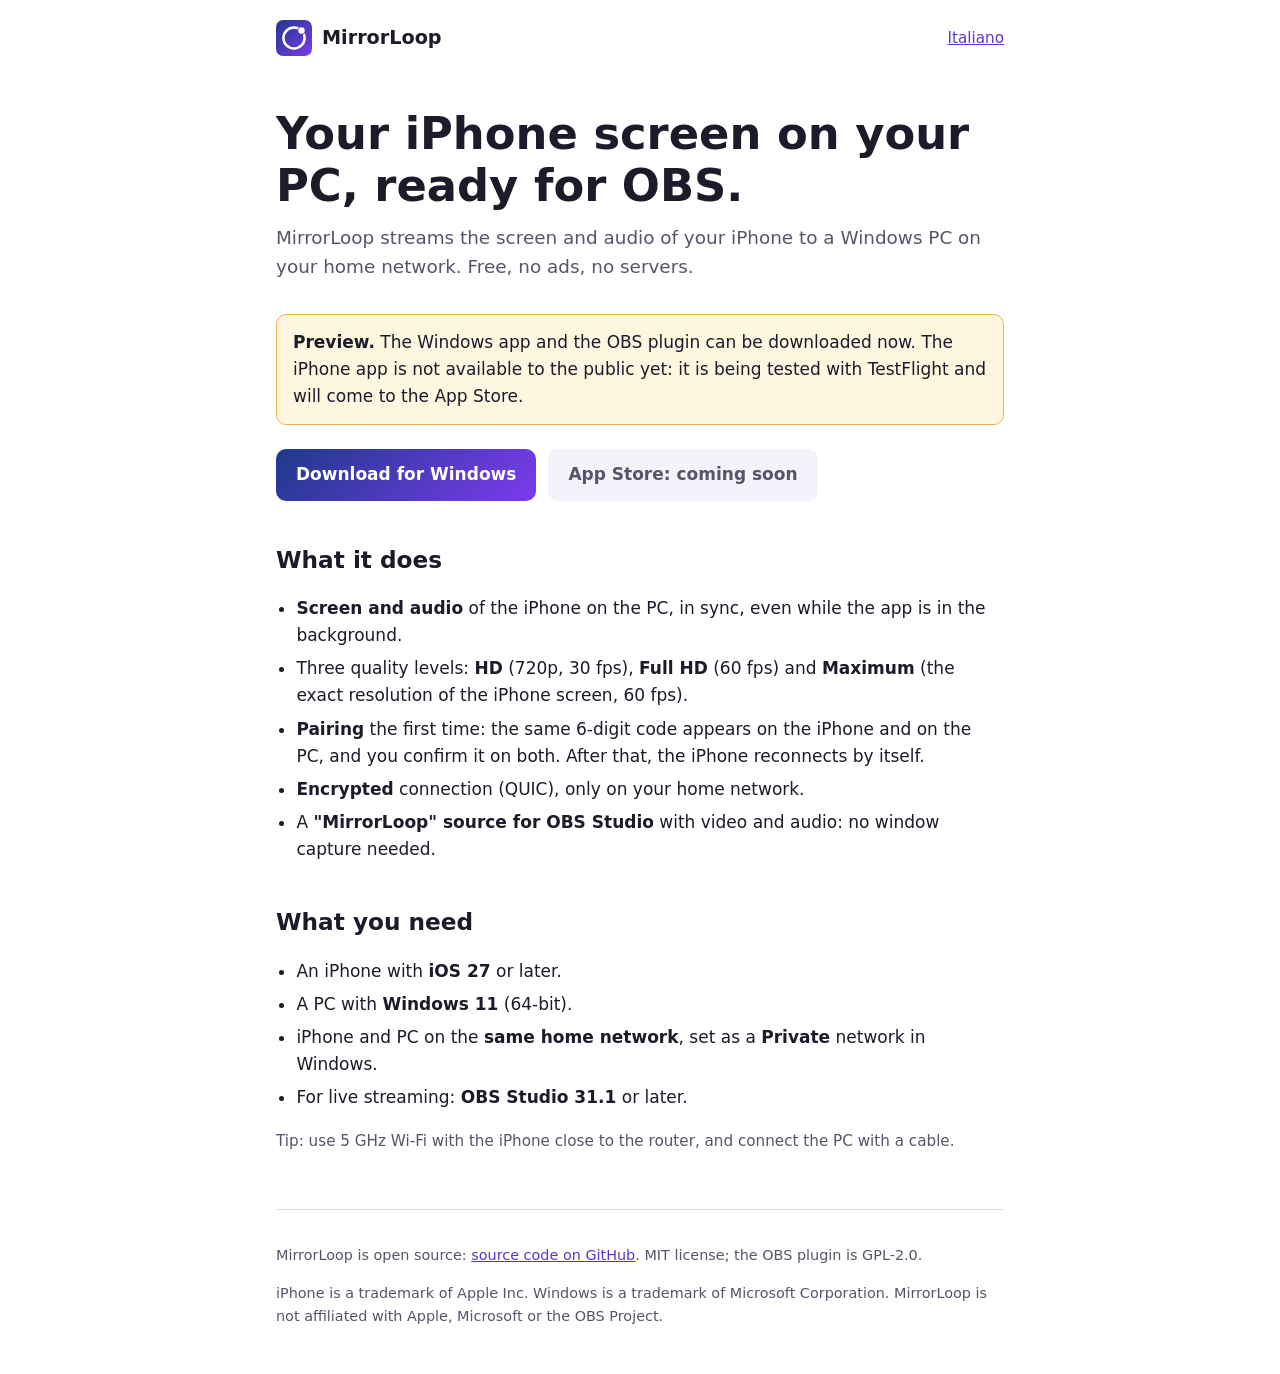
==== sito/index.html @ 42ad1b85 "Sito: prima pagina in inglese e italiano, pubblicata su GitHub Pages" ====
<!doctype html>
<html lang="en">
<head>
  <meta charset="utf-8">
  <meta name="viewport" content="width=device-width, initial-scale=1">
  <title>MirrorLoop</title>
  <meta name="description" content="Free, ad-free app that streams your iPhone screen and audio to a Windows PC on your home network, with a source for OBS Studio.">
  <link rel="icon" href="icona.svg" type="image/svg+xml">
  <link rel="alternate" hreflang="en" href="https://andreitelea.github.io/mirrorloop/">
  <link rel="alternate" hreflang="it" href="https://andreitelea.github.io/mirrorloop/it/">
  <link rel="stylesheet" href="stile.css">
</head>
<body>
  <div class="pagina">
    <header class="testata">
      <a class="marchio" href="./"><img src="icona.svg" alt="">MirrorLoop</a>
      <nav class="lingue"><a href="it/" hreflang="it" lang="it">Italiano</a></nav>
    </header>

    <main>
      <section class="apertura">
        <h1>Your iPhone screen on your PC, ready for OBS.</h1>
        <p class="sottotitolo">MirrorLoop streams the screen and audio of your iPhone to a Windows PC on your home network. Free, no ads, no servers.</p>
      </section>

      <p class="avviso"><strong>Preview.</strong> The Windows app and the OBS plugin can be downloaded now. The iPhone app is not available to the public yet: it is being tested with TestFlight and will come to the App Store.</p>

      <div class="pulsanti">
        <a class="pulsante" href="https://github.com/andreitelea/mirrorloop/releases">Download for Windows</a>
        <span class="pulsante spento">App Store: coming soon</span>
      </div>

      <h2>What it does</h2>
      <ul>
        <li><strong>Screen and audio</strong> of the iPhone on the PC, in sync, even while the app is in the background.</li>
        <li>Three quality levels: <strong>HD</strong> (720p, 30 fps), <strong>Full HD</strong> (60 fps) and <strong>Maximum</strong> (the exact resolution of the iPhone screen, 60 fps).</li>
        <li><strong>Pairing</strong> the first time: the same 6-digit code appears on the iPhone and on the PC, and you confirm it on both. After that, the iPhone reconnects by itself.</li>
        <li><strong>Encrypted</strong> connection (QUIC), only on your home network.</li>
        <li>A <strong>"MirrorLoop" source for OBS Studio</strong> with video and audio: no window capture needed.</li>
      </ul>

      <h2>What you need</h2>
      <ul>
        <li>An iPhone with <strong>iOS 27</strong> or later.</li>
        <li>A PC with <strong>Windows 11</strong> (64-bit).</li>
        <li>iPhone and PC on the <strong>same home network</strong>, set as a <strong>Private</strong> network in Windows.</li>
        <li>For live streaming: <strong>OBS Studio 31.1</strong> or later.</li>
      </ul>
      <p class="nota">Tip: use 5 GHz Wi-Fi with the iPhone close to the router, and connect the PC with a cable.</p>
    </main>

    <footer class="piede">
      <p>MirrorLoop is open source: <a href="https://github.com/andreitelea/mirrorloop">source code on GitHub</a>. MIT license; the OBS plugin is GPL-2.0.</p>
      <p>iPhone is a trademark of Apple Inc. Windows is a trademark of Microsoft Corporation. MirrorLoop is not affiliated with Apple, Microsoft or the OBS Project.</p>
    </footer>
  </div>
</body>
</html>
---- sito/stile.css ----
/* Colori presi dall'icona (blu #1E3A8A → viola #7C3AED); tema chiaro e scuro secondo il sistema. */
:root {
  --fondo: #ffffff;
  --fondo-riquadro: #f4f3fb;
  --testo: #1b1b2a;
  --testo-tenue: #55556a;
  --bordo: #dddbe8;
  --accento: #5b34d6;
  --accento-testo: #ffffff;
  --avviso: #fff6e0;
  --avviso-bordo: #e8b64c;
  --sfumatura: linear-gradient(135deg, #1e3a8a, #7c3aed);
  color-scheme: light dark;
}

@media (prefers-color-scheme: dark) {
  :root {
    --fondo: #12121c;
    --fondo-riquadro: #1d1c2b;
    --testo: #ececf4;
    --testo-tenue: #a6a5bb;
    --bordo: #33324a;
    --accento: #a58bff;
    --accento-testo: #12121c;
    --avviso: #2d2615;
    --avviso-bordo: #8a6a22;
  }
}

* { box-sizing: border-box; }

body {
  margin: 0;
  background: var(--fondo);
  color: var(--testo);
  font: 17px/1.6 system-ui, -apple-system, "Segoe UI", Roboto, sans-serif;
}

.pagina {
  max-width: 760px;
  margin: 0 auto;
  padding: 0 16px;
}

a { color: var(--accento); }

header.testata {
  display: flex;
  align-items: center;
  justify-content: space-between;
  gap: 12px;
  padding: 20px 0;
}

.marchio {
  display: flex;
  align-items: center;
  gap: 10px;
  color: var(--testo);
  font-weight: 700;
  font-size: 1.2rem;
  text-decoration: none;
}

.marchio img { width: 36px; height: 36px; }

nav.lingue a { font-size: 0.95rem; }

.apertura { padding: 32px 0 8px; }

.apertura h1 {
  margin: 0 0 12px;
  font-size: clamp(1.9rem, 6vw, 2.8rem);
  line-height: 1.15;
}

.apertura p.sottotitolo {
  margin: 0;
  color: var(--testo-tenue);
  font-size: 1.15rem;
}

.avviso {
  margin: 24px 0;
  padding: 14px 16px;
  border: 1px solid var(--avviso-bordo);
  border-radius: 10px;
  background: var(--avviso);
}

.pulsanti {
  display: flex;
  flex-wrap: wrap;
  gap: 12px;
  margin: 20px 0;
}

.pulsante {
  display: inline-block;
  padding: 12px 20px;
  border-radius: 10px;
  background: var(--sfumatura);
  color: #fff;
  font-weight: 600;
  text-decoration: none;
}

.pulsante.secondario {
  background: none;
  border: 1px solid var(--bordo);
  color: var(--testo);
}

.pulsante.spento {
  background: var(--fondo-riquadro);
  color: var(--testo-tenue);
  cursor: default;
}

h2 { margin: 40px 0 12px; font-size: 1.45rem; }

ul { padding-left: 1.2em; }
li { margin: 6px 0; }

.nota { color: var(--testo-tenue); font-size: 0.95rem; }

footer.piede {
  margin: 56px 0 0;
  padding: 20px 0 32px;
  border-top: 1px solid var(--bordo);
  color: var(--testo-tenue);
  font-size: 0.9rem;
}
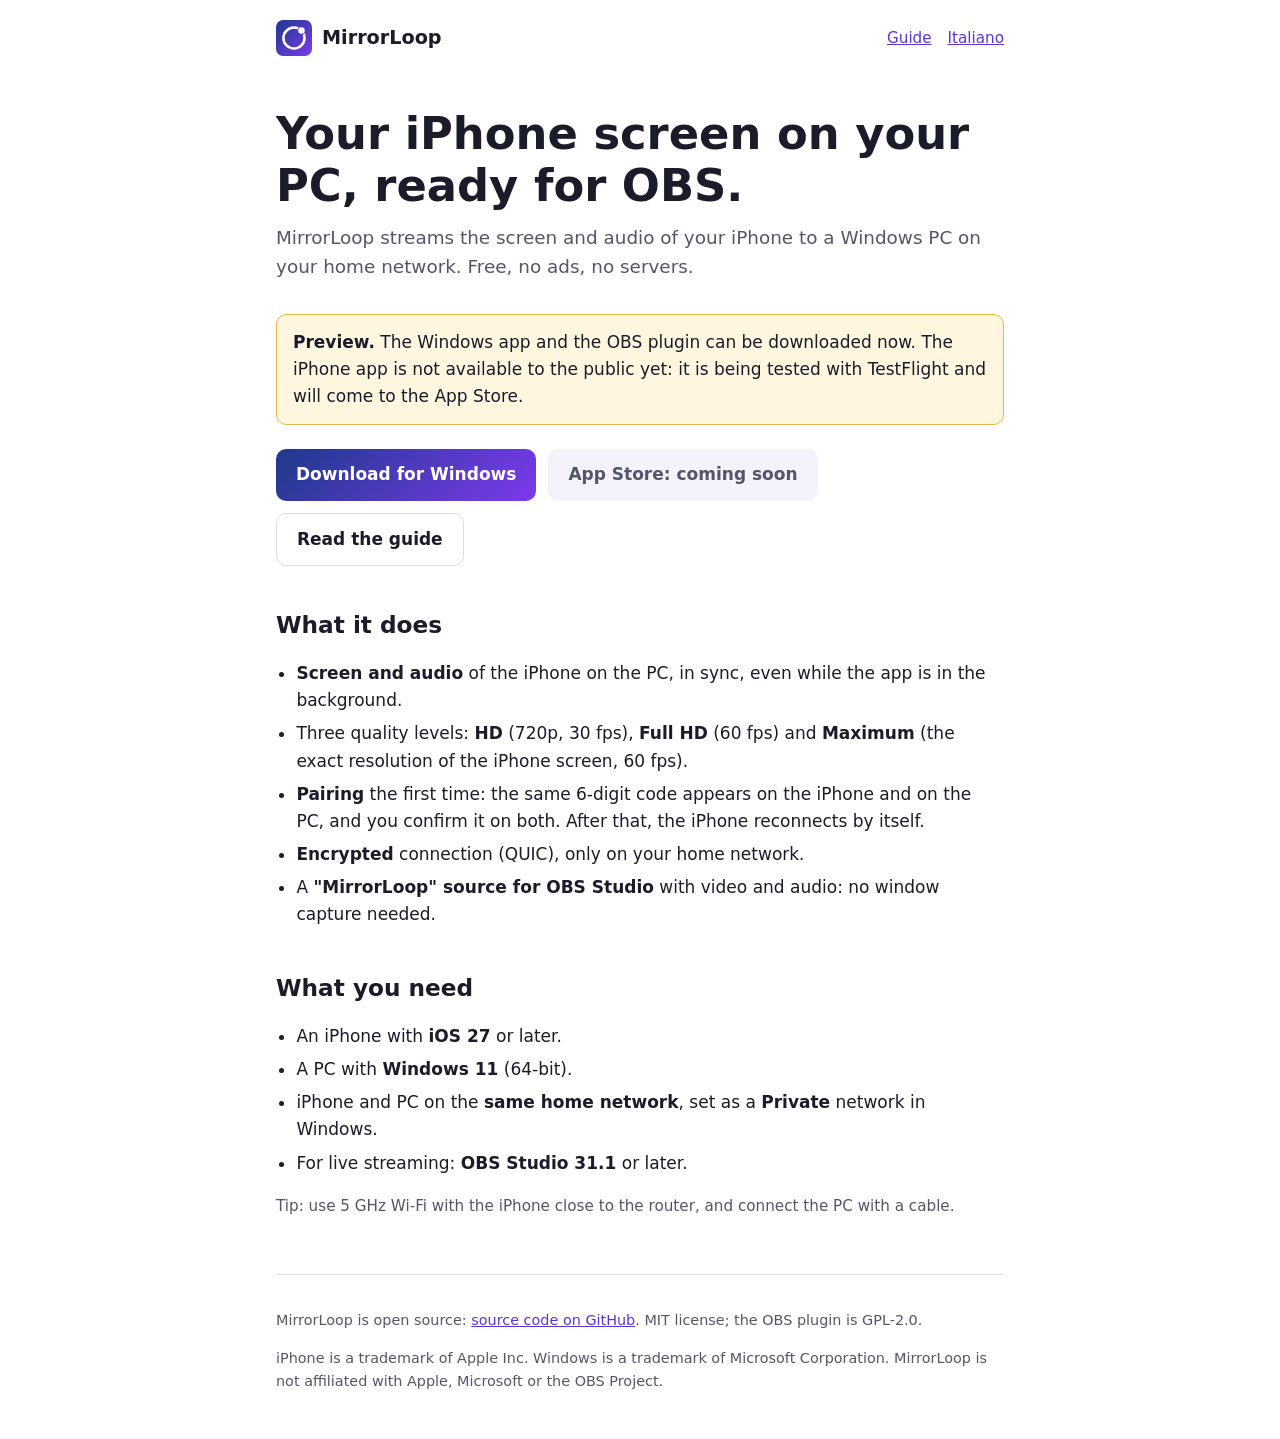
==== commit df6eb28d: "Sito: guida passo passo in inglese e italiano" ====
--- a/sito/index.html
+++ b/sito/index.html
@@ -14,7 +14,10 @@
   <div class="pagina">
     <header class="testata">
       <a class="marchio" href="./"><img src="icona.svg" alt="">MirrorLoop</a>
-      <nav class="lingue"><a href="it/" hreflang="it" lang="it">Italiano</a></nav>
+      <nav class="menu">
+        <a href="guide.html">Guide</a>
+        <a href="it/" hreflang="it" lang="it">Italiano</a>
+      </nav>
     </header>
 
     <main>
@@ -28,6 +31,7 @@
       <div class="pulsanti">
         <a class="pulsante" href="https://github.com/andreitelea/mirrorloop/releases">Download for Windows</a>
         <span class="pulsante spento">App Store: coming soon</span>
+        <a class="pulsante secondario" href="guide.html">Read the guide</a>
       </div>
 
       <h2>What it does</h2>
--- a/sito/stile.css
+++ b/sito/stile.css
@@ -64,21 +64,74 @@
 
 .marchio img { width: 36px; height: 36px; }
 
-nav.lingue a { font-size: 0.95rem; }
+nav.menu { display: flex; gap: 16px; font-size: 0.95rem; }
+nav.menu a[aria-current="page"] { color: var(--testo); font-weight: 600; text-decoration: none; }
 
 .apertura { padding: 32px 0 8px; }
 
-.apertura h1 {
-  margin: 0 0 12px;
+h1 {
+  margin: 32px 0 12px;
   font-size: clamp(1.9rem, 6vw, 2.8rem);
   line-height: 1.15;
 }
 
-.apertura p.sottotitolo {
+.apertura h1 { margin-top: 0; }
+
+.sottotitolo {
   margin: 0;
   color: var(--testo-tenue);
   font-size: 1.15rem;
 }
+
+/* Indice della guida. */
+nav.indice {
+  margin: 24px 0;
+  padding: 12px 20px;
+  border-radius: 10px;
+  background: var(--fondo-riquadro);
+}
+
+nav.indice ol { margin: 0; padding-left: 1.4em; }
+nav.indice li { margin: 4px 0; }
+
+/* Le ancore non finiscono attaccate al bordo della finestra. */
+h2[id] { scroll-margin-top: 16px; }
+
+/* Tabelle strette: sul telefono scorrono dentro il loro riquadro, non la pagina. */
+table {
+  display: block;
+  max-width: 100%;
+  overflow-x: auto;
+  border-collapse: collapse;
+  margin: 12px 0;
+  font-size: 0.95rem;
+}
+
+th, td {
+  padding: 8px 12px;
+  border-bottom: 1px solid var(--bordo);
+  text-align: left;
+  vertical-align: top;
+}
+
+th { color: var(--testo-tenue); font-weight: 600; }
+
+td:first-child { white-space: nowrap; }
+
+kbd, code {
+  font-family: ui-monospace, "Cascadia Mono", Consolas, monospace;
+  font-size: 0.88em;
+}
+
+kbd {
+  padding: 1px 6px;
+  border: 1px solid var(--bordo);
+  border-bottom-width: 2px;
+  border-radius: 5px;
+  background: var(--fondo-riquadro);
+}
+
+code { overflow-wrap: anywhere; }
 
 .avviso {
   margin: 24px 0;
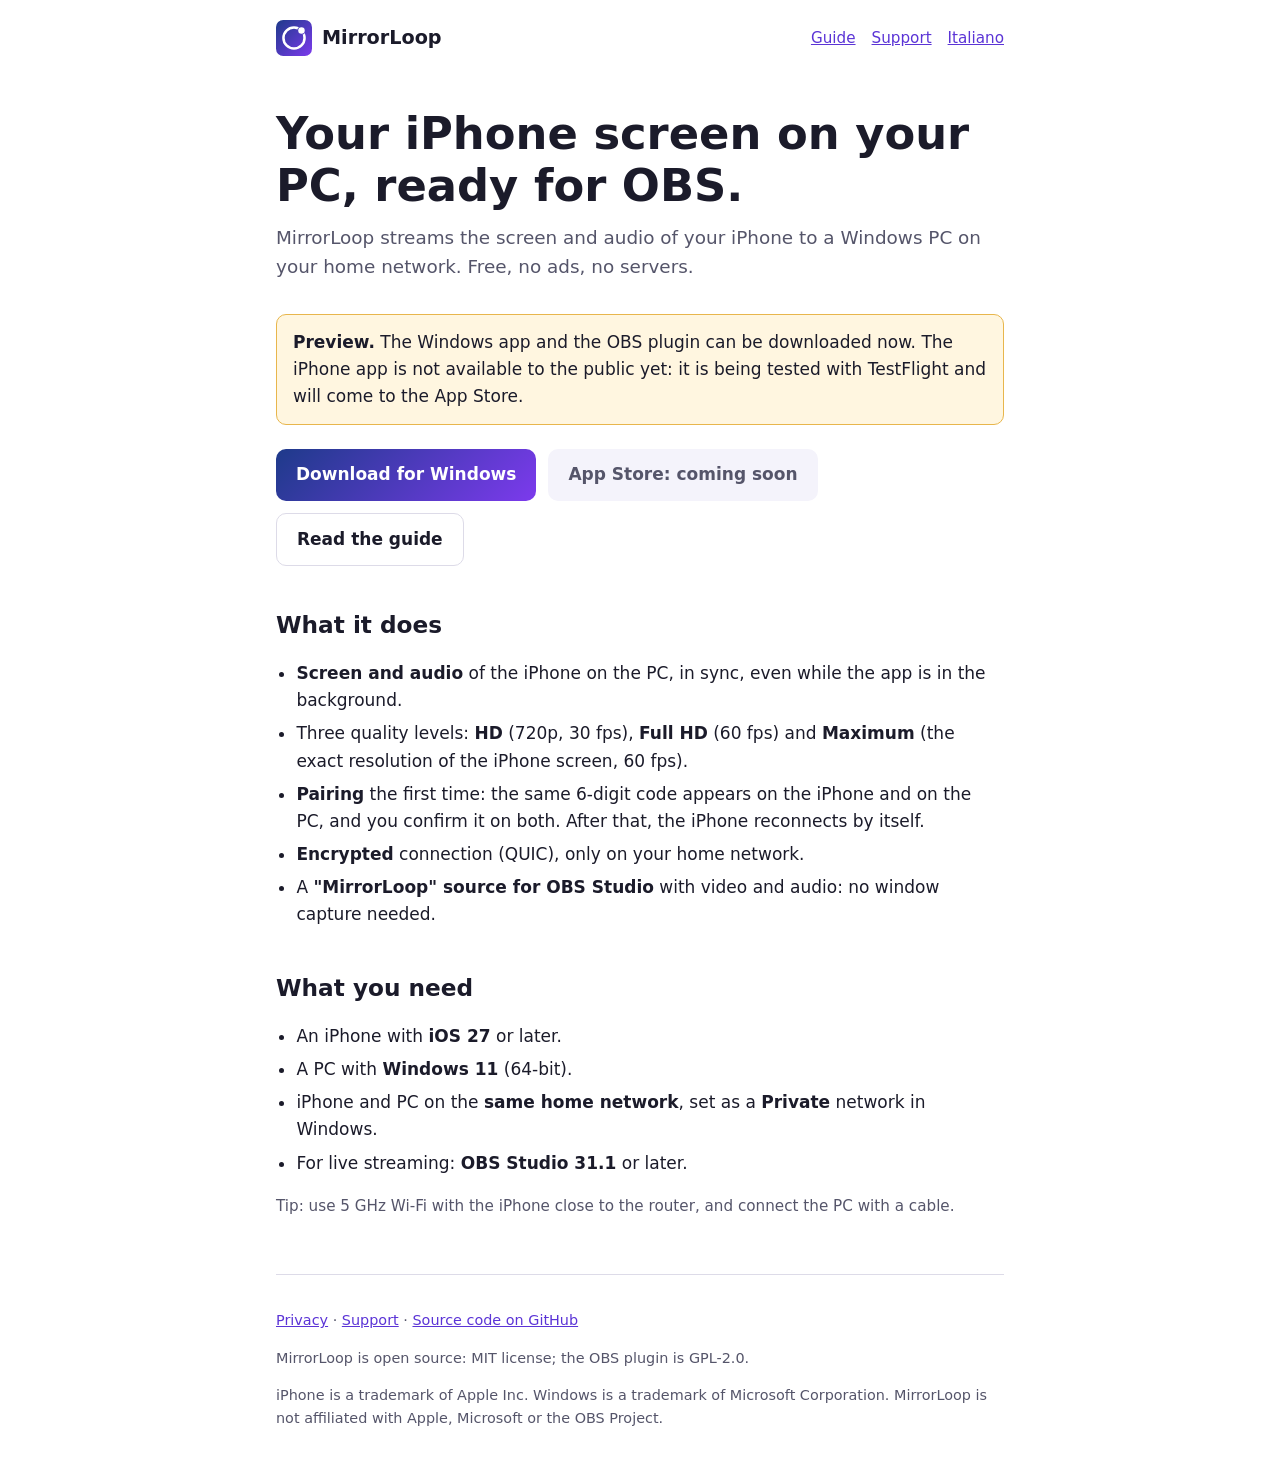
==== commit 6f43f0a1: "Sito: informativa sulla privacy, supporto e nome giusto del monitoraggio di OBS 32" ====
--- a/sito/index.html
+++ b/sito/index.html
@@ -16,6 +16,7 @@
       <a class="marchio" href="./"><img src="icona.svg" alt="">MirrorLoop</a>
       <nav class="menu">
         <a href="guide.html">Guide</a>
+        <a href="support.html">Support</a>
         <a href="it/" hreflang="it" lang="it">Italiano</a>
       </nav>
     </header>
@@ -54,7 +55,8 @@
     </main>
 
     <footer class="piede">
-      <p>MirrorLoop is open source: <a href="https://github.com/andreitelea/mirrorloop">source code on GitHub</a>. MIT license; the OBS plugin is GPL-2.0.</p>
+      <p><a href="privacy.html">Privacy</a> · <a href="support.html">Support</a> · <a href="https://github.com/andreitelea/mirrorloop">Source code on GitHub</a></p>
+      <p>MirrorLoop is open source: MIT license; the OBS plugin is GPL-2.0.</p>
       <p>iPhone is a trademark of Apple Inc. Windows is a trademark of Microsoft Corporation. MirrorLoop is not affiliated with Apple, Microsoft or the OBS Project.</p>
     </footer>
   </div>
--- a/sito/stile.css
+++ b/sito/stile.css
@@ -184,3 +184,6 @@
   color: var(--testo-tenue);
   font-size: 0.9rem;
 }
+
+h3 { margin: 28px 0 8px; font-size: 1.1rem; }
+h3[id] { scroll-margin-top: 16px; }
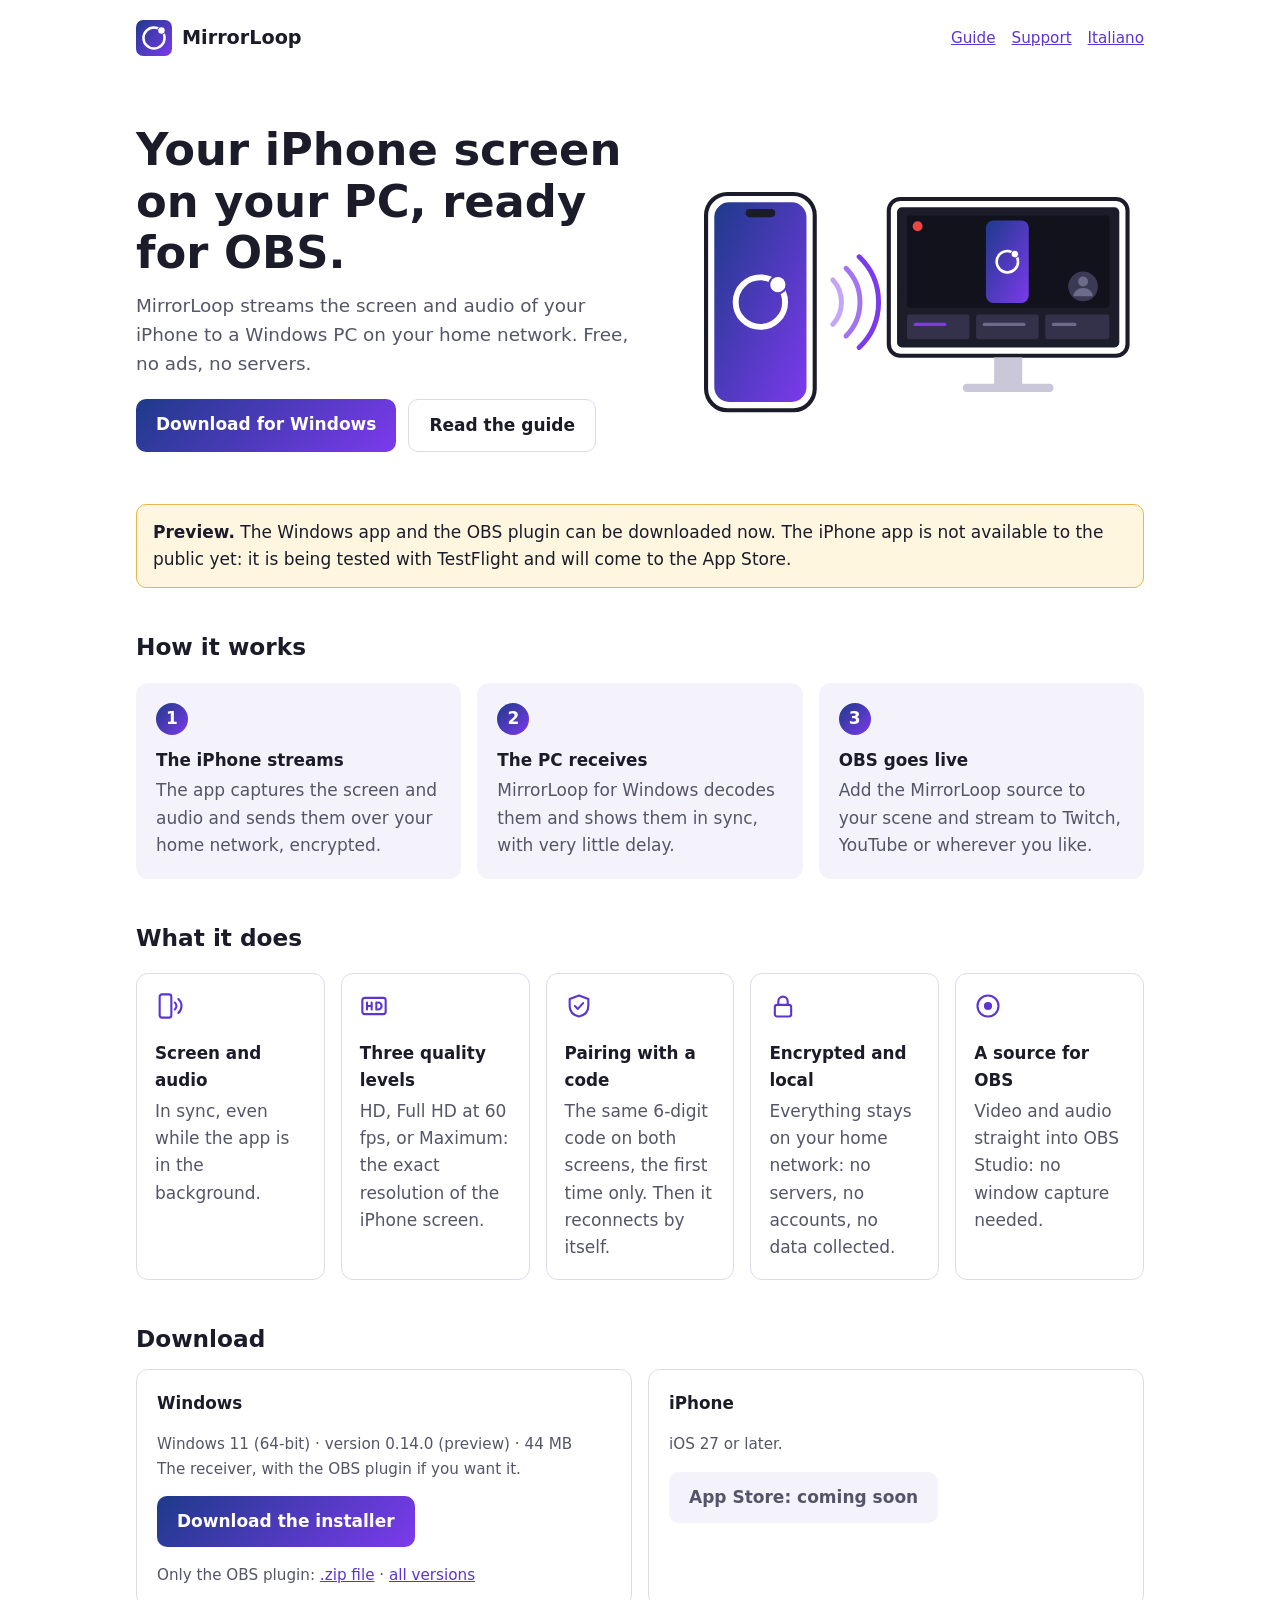
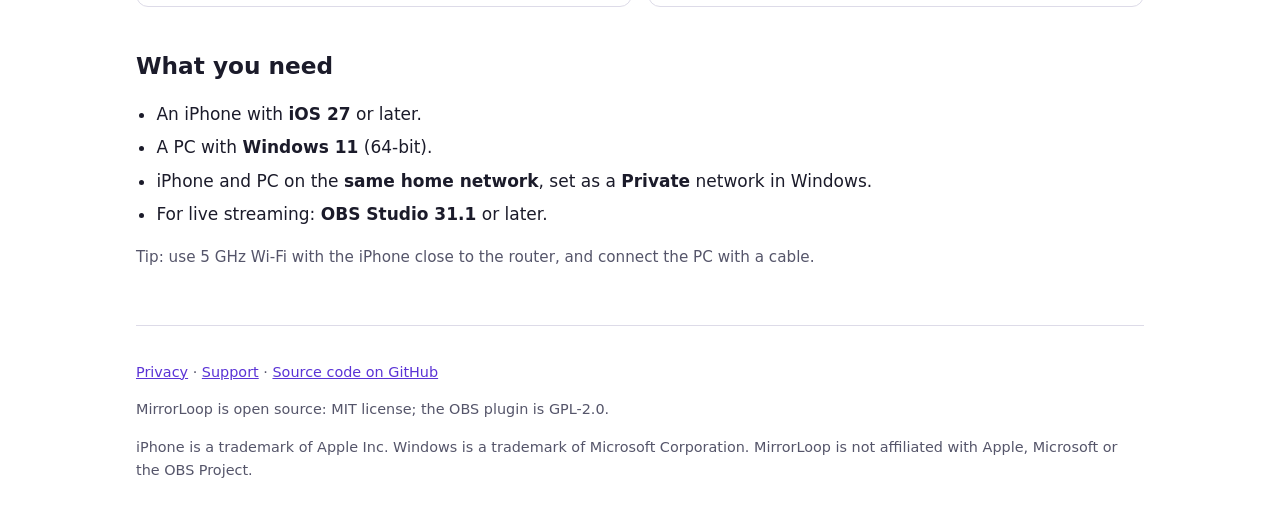
==== commit 5819016a: "Sito: nuovo aspetto, anteprima dei link, icona per la Home e pagina non trovata" ====
--- a/sito/index.html
+++ b/sito/index.html
@@ -5,13 +5,26 @@
   <meta name="viewport" content="width=device-width, initial-scale=1">
   <title>MirrorLoop</title>
   <meta name="description" content="Free, ad-free app that streams your iPhone screen and audio to a Windows PC on your home network, with a source for OBS Studio.">
+  <link rel="canonical" href="https://andreitelea.github.io/mirrorloop/">
+  <link rel="apple-touch-icon" href="apple-touch-icon.png">
+  <meta property="og:type" content="website">
+  <meta property="og:site_name" content="MirrorLoop">
+  <meta property="og:title" content="MirrorLoop">
+  <meta property="og:description" content="Free, ad-free app that streams your iPhone screen and audio to a Windows PC on your home network, with a source for OBS Studio.">
+  <meta property="og:url" content="https://andreitelea.github.io/mirrorloop/">
+  <meta property="og:image" content="https://andreitelea.github.io/mirrorloop/anteprima-en.png">
+  <meta property="og:image:width" content="1200">
+  <meta property="og:image:height" content="630">
+  <meta property="og:image:alt" content="MirrorLoop: your iPhone screen on your PC, ready for OBS">
+  <meta property="og:locale" content="en_US">
+  <meta name="twitter:card" content="summary_large_image">
   <link rel="icon" href="icona.svg" type="image/svg+xml">
   <link rel="alternate" hreflang="en" href="https://andreitelea.github.io/mirrorloop/">
   <link rel="alternate" hreflang="it" href="https://andreitelea.github.io/mirrorloop/it/">
   <link rel="stylesheet" href="stile.css">
 </head>
 <body>
-  <div class="pagina">
+  <div class="pagina larga">
     <header class="testata">
       <a class="marchio" href="./"><img src="icona.svg" alt="">MirrorLoop</a>
       <nav class="menu">
@@ -23,26 +36,82 @@
 
     <main>
       <section class="apertura">
-        <h1>Your iPhone screen on your PC, ready for OBS.</h1>
-        <p class="sottotitolo">MirrorLoop streams the screen and audio of your iPhone to a Windows PC on your home network. Free, no ads, no servers.</p>
+        <div>
+          <h1>Your iPhone screen on your PC, ready for OBS.</h1>
+          <p class="sottotitolo">MirrorLoop streams the screen and audio of your iPhone to a Windows PC on your home network. Free, no ads, no servers.</p>
+          <div class="pulsanti">
+            <a class="pulsante" href="#download">Download for Windows</a>
+            <a class="pulsante secondario" href="guide.html">Read the guide</a>
+          </div>
+        </div>
+        <img class="illustrazione" src="illustrazione.svg" alt="An iPhone sending its screen to a PC with OBS Studio">
       </section>
 
       <p class="avviso"><strong>Preview.</strong> The Windows app and the OBS plugin can be downloaded now. The iPhone app is not available to the public yet: it is being tested with TestFlight and will come to the App Store.</p>
 
-      <div class="pulsanti">
-        <a class="pulsante" href="https://github.com/andreitelea/mirrorloop/releases">Download for Windows</a>
-        <span class="pulsante spento">App Store: coming soon</span>
-        <a class="pulsante secondario" href="guide.html">Read the guide</a>
-      </div>
+      <h2>How it works</h2>
+      <ol class="passi">
+        <li>
+          <h3>The iPhone streams</h3>
+          <p>The app captures the screen and audio and sends them over your home network, encrypted.</p>
+        </li>
+        <li>
+          <h3>The PC receives</h3>
+          <p>MirrorLoop for Windows decodes them and shows them in sync, with very little delay.</p>
+        </li>
+        <li>
+          <h3>OBS goes live</h3>
+          <p>Add the MirrorLoop source to your scene and stream to Twitch, YouTube or wherever you like.</p>
+        </li>
+      </ol>
 
       <h2>What it does</h2>
-      <ul>
-        <li><strong>Screen and audio</strong> of the iPhone on the PC, in sync, even while the app is in the background.</li>
-        <li>Three quality levels: <strong>HD</strong> (720p, 30 fps), <strong>Full HD</strong> (60 fps) and <strong>Maximum</strong> (the exact resolution of the iPhone screen, 60 fps).</li>
-        <li><strong>Pairing</strong> the first time: the same 6-digit code appears on the iPhone and on the PC, and you confirm it on both. After that, the iPhone reconnects by itself.</li>
-        <li><strong>Encrypted</strong> connection (QUIC), only on your home network.</li>
-        <li>A <strong>"MirrorLoop" source for OBS Studio</strong> with video and audio: no window capture needed.</li>
+      <ul class="schede">
+        <li>
+          <svg viewBox="0 0 24 24" aria-hidden="true"><rect x="4" y="2" width="10" height="20" rx="2"/><path d="M17 9a4 4 0 0 1 0 6M20 6a8 8 0 0 1 0 12"/></svg>
+          <h3>Screen and audio</h3>
+          <p>In sync, even while the app is in the background.</p>
+        </li>
+        <li>
+          <svg viewBox="0 0 24 24" aria-hidden="true"><rect x="2" y="5" width="20" height="14" rx="2"/><path d="M6 9v6M10 9v6M6 12h4M14 9v6h1.5a3 3 0 0 0 0-6z"/></svg>
+          <h3>Three quality levels</h3>
+          <p>HD, Full HD at 60 fps, or Maximum: the exact resolution of the iPhone screen.</p>
+        </li>
+        <li>
+          <svg viewBox="0 0 24 24" aria-hidden="true"><path d="M12 3l8 3v6c0 5-3.5 8-8 9-4.5-1-8-4-8-9V6z"/><path d="M8.5 12l2.5 2.5 4.5-5"/></svg>
+          <h3>Pairing with a code</h3>
+          <p>The same 6-digit code on both screens, the first time only. Then it reconnects by itself.</p>
+        </li>
+        <li>
+          <svg viewBox="0 0 24 24" aria-hidden="true"><rect x="5" y="11" width="14" height="10" rx="2"/><path d="M8 11V8a4 4 0 0 1 8 0v3"/></svg>
+          <h3>Encrypted and local</h3>
+          <p>Everything stays on your home network: no servers, no accounts, no data collected.</p>
+        </li>
+        <li>
+          <svg viewBox="0 0 24 24" aria-hidden="true"><circle cx="12" cy="12" r="9"/><circle cx="12" cy="12" r="3.5" class="pieno"/></svg>
+          <h3>A source for OBS</h3>
+          <p>Video and audio straight into OBS Studio: no window capture needed.</p>
+        </li>
       </ul>
+
+      <h2 id="download">Download</h2>
+      <div class="scaricamento">
+        <div>
+          <h3>Windows</h3>
+          <p class="nota">Windows 11 (64-bit) · version 0.14.0 (preview) · 44 MB<br>The receiver, with the OBS plugin if you want it.</p>
+          <div class="pulsanti">
+            <a class="pulsante" href="https://github.com/andreitelea/mirrorloop/releases/download/v0.14.0/MirrorLoop-0.14.0-Windows.exe">Download the installer</a>
+          </div>
+          <p class="nota">Only the OBS plugin: <a href="https://github.com/andreitelea/mirrorloop/releases/download/v0.14.0/MirrorLoop-0.14.0-plugin-OBS.zip">.zip file</a> · <a href="https://github.com/andreitelea/mirrorloop/releases">all versions</a></p>
+        </div>
+        <div>
+          <h3>iPhone</h3>
+          <p class="nota">iOS 27 or later.</p>
+          <div class="pulsanti">
+            <span class="pulsante spento">App Store: coming soon</span>
+          </div>
+        </div>
+      </div>
 
       <h2>What you need</h2>
       <ul>
--- a/sito/stile.css
+++ b/sito/stile.css
@@ -65,9 +65,109 @@
 .marchio img { width: 36px; height: 36px; }
 
 nav.menu { display: flex; gap: 16px; font-size: 0.95rem; }
+
+/* Sul telefono i link vanno su una riga loro, sotto il nome. */
+@media (max-width: 520px) {
+  header.testata { flex-wrap: wrap; row-gap: 8px; padding-bottom: 12px; }
+  nav.menu { width: 100%; gap: 20px; padding-top: 10px; border-top: 1px solid var(--bordo); }
+}
 nav.menu a[aria-current="page"] { color: var(--testo); font-weight: 600; text-decoration: none; }
 
-.apertura { padding: 32px 0 8px; }
+/* La home è più larga: apertura su due colonne, passi e schede affiancati. */
+.pagina.larga { max-width: 1040px; }
+
+.apertura {
+  display: grid;
+  grid-template-columns: 1fr;
+  gap: 24px;
+  align-items: center;
+  padding: 32px 0 8px;
+}
+
+.illustrazione { width: 100%; max-width: 480px; height: auto; justify-self: center; }
+
+@media (min-width: 820px) {
+  .apertura { grid-template-columns: 1.1fr 1fr; gap: 40px; padding-top: 48px; }
+}
+
+/* Come funziona: tre passi numerati. */
+ol.passi {
+  list-style: none;
+  counter-reset: passo;
+  display: grid;
+  grid-template-columns: repeat(auto-fit, minmax(240px, 1fr));
+  gap: 16px;
+  padding: 0;
+}
+
+ol.passi li {
+  counter-increment: passo;
+  margin: 0;
+  padding: 20px;
+  border-radius: 12px;
+  background: var(--fondo-riquadro);
+}
+
+ol.passi li::before {
+  content: counter(passo);
+  display: inline-grid;
+  place-items: center;
+  width: 32px;
+  height: 32px;
+  border-radius: 50%;
+  background: var(--sfumatura);
+  color: #fff;
+  font-weight: 700;
+}
+
+ol.passi h3, ul.schede h3, .scaricamento h3 { margin: 12px 0 4px; font-size: 1.05rem; }
+ol.passi p, ul.schede p { margin: 0; color: var(--testo-tenue); }
+
+/* Cosa fa: schede con un'icona a tratto. */
+ul.schede {
+  list-style: none;
+  display: grid;
+  grid-template-columns: repeat(auto-fit, minmax(172px, 1fr));
+  gap: 16px;
+  padding: 0;
+}
+
+ul.schede li {
+  margin: 0;
+  padding: 18px;
+  border: 1px solid var(--bordo);
+  border-radius: 12px;
+}
+
+ul.schede svg {
+  width: 28px;
+  height: 28px;
+  fill: none;
+  stroke: var(--accento);
+  stroke-width: 1.8;
+  stroke-linecap: round;
+  stroke-linejoin: round;
+}
+
+ul.schede svg .pieno { fill: var(--accento); stroke: none; }
+
+/* Scarica: Windows e iPhone affiancati. */
+.scaricamento {
+  display: grid;
+  grid-template-columns: repeat(auto-fit, minmax(260px, 1fr));
+  gap: 16px;
+}
+
+.scaricamento > div {
+  padding: 4px 20px;
+  border: 1px solid var(--bordo);
+  border-radius: 12px;
+}
+
+.scaricamento h3 { margin-top: 16px; }
+.scaricamento .pulsanti { margin: 12px 0; }
+
+h2[id="download"], h2[id="scarica"] { scroll-margin-top: 16px; }
 
 h1 {
   margin: 32px 0 12px;
@@ -118,6 +218,11 @@
 
 td:first-child { white-space: nowrap; }
 
+@media (max-width: 520px) {
+  table { font-size: 0.88rem; }
+  th, td { padding: 8px 6px; }
+}
+
 kbd, code {
   font-family: ui-monospace, "Cascadia Mono", Consolas, monospace;
   font-size: 0.88em;
@@ -177,6 +282,47 @@
 
 .nota { color: var(--testo-tenue); font-size: 0.95rem; }
 
+/* Riquadri nel testo: consigli (colore dell'icona) e avvertenze (giallo, come l'avviso della home). */
+.riquadro {
+  margin: 16px 0;
+  padding: 12px 16px;
+  border-left: 4px solid;
+  border-radius: 8px;
+}
+
+.riquadro.consiglio { border-color: var(--accento); background: var(--fondo-riquadro); }
+.riquadro.attenzione { border-color: var(--avviso-bordo); background: var(--avviso); }
+
+/* Istruzioni numerate (guida): il numero in un cerchietto con i colori dell'icona. */
+main > ol:not(.passi) {
+  list-style: none;
+  counter-reset: istruzione;
+  padding-left: 0;
+}
+
+main > ol:not(.passi) > li {
+  counter-increment: istruzione;
+  position: relative;
+  margin: 10px 0;
+  padding-left: 38px;
+}
+
+main > ol:not(.passi) > li::before {
+  content: counter(istruzione);
+  position: absolute;
+  left: 0;
+  top: 1px;
+  display: grid;
+  place-items: center;
+  width: 26px;
+  height: 26px;
+  border-radius: 50%;
+  background: var(--sfumatura);
+  color: #fff;
+  font-size: 0.85rem;
+  font-weight: 700;
+}
+
 footer.piede {
   margin: 56px 0 0;
   padding: 20px 0 32px;
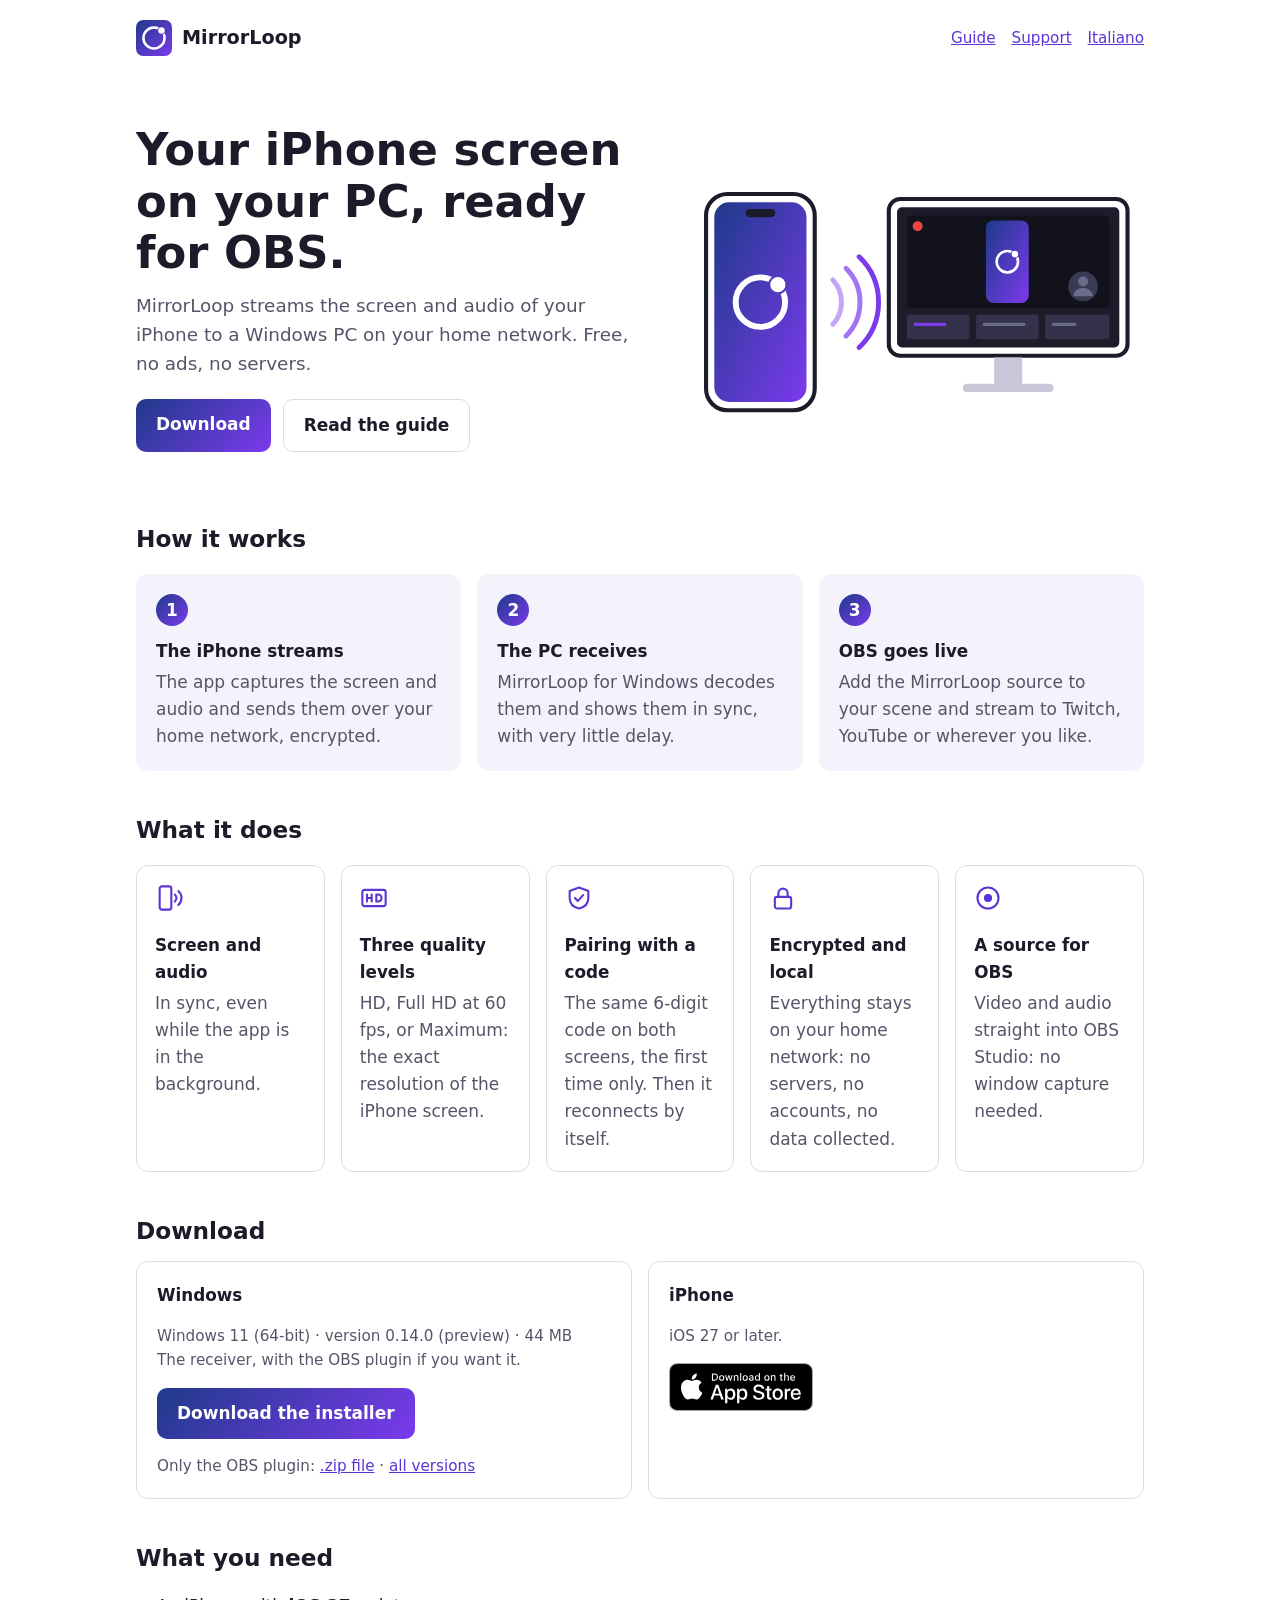
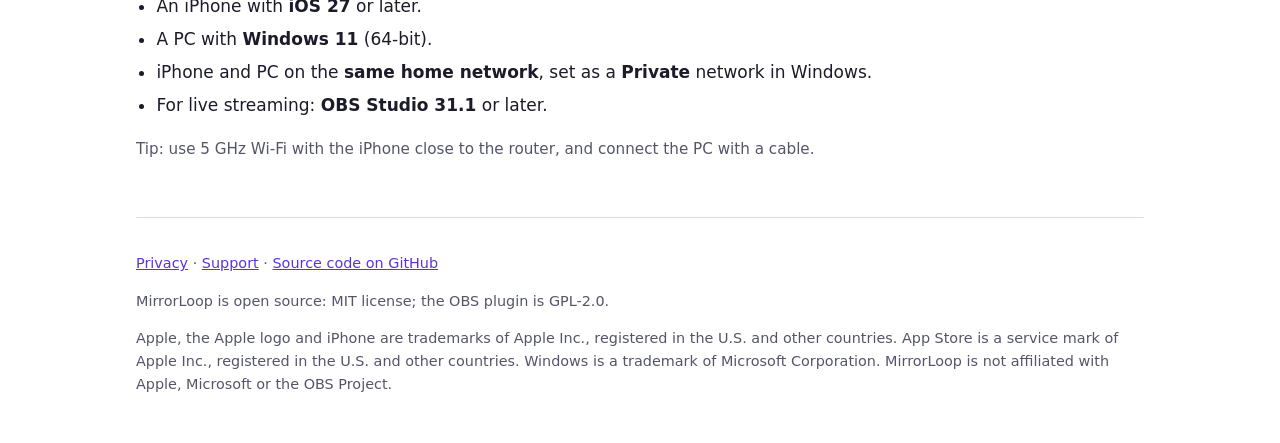
==== commit 3b9b101a: "Sito: MirrorLoop è sull'App Store (badge ufficiale, link nella guida, avviso di anteprima tolto)" ====
--- a/sito/index.html
+++ b/sito/index.html
@@ -40,14 +40,12 @@
           <h1>Your iPhone screen on your PC, ready for OBS.</h1>
           <p class="sottotitolo">MirrorLoop streams the screen and audio of your iPhone to a Windows PC on your home network. Free, no ads, no servers.</p>
           <div class="pulsanti">
-            <a class="pulsante" href="#download">Download for Windows</a>
+            <a class="pulsante" href="#download">Download</a>
             <a class="pulsante secondario" href="guide.html">Read the guide</a>
           </div>
         </div>
         <img class="illustrazione" src="illustrazione.svg" alt="An iPhone sending its screen to a PC with OBS Studio">
       </section>
-
-      <p class="avviso"><strong>Preview.</strong> The Windows app and the OBS plugin can be downloaded now. The iPhone app is not available to the public yet: it is being tested with TestFlight and will come to the App Store.</p>
 
       <h2>How it works</h2>
       <ol class="passi">
@@ -108,7 +106,7 @@
           <h3>iPhone</h3>
           <p class="nota">iOS 27 or later.</p>
           <div class="pulsanti">
-            <span class="pulsante spento">App Store: coming soon</span>
+            <a class="badge-app-store" href="https://apps.apple.com/app/id6825028097"><img src="app-store-en.svg" alt="Download on the App Store" width="144" height="48"></a>
           </div>
         </div>
       </div>
@@ -126,7 +124,7 @@
     <footer class="piede">
       <p><a href="privacy.html">Privacy</a> · <a href="support.html">Support</a> · <a href="https://github.com/andreitelea/mirrorloop">Source code on GitHub</a></p>
       <p>MirrorLoop is open source: MIT license; the OBS plugin is GPL-2.0.</p>
-      <p>iPhone is a trademark of Apple Inc. Windows is a trademark of Microsoft Corporation. MirrorLoop is not affiliated with Apple, Microsoft or the OBS Project.</p>
+      <p>Apple, the Apple logo and iPhone are trademarks of Apple Inc., registered in the U.S. and other countries. App Store is a service mark of Apple Inc., registered in the U.S. and other countries. Windows is a trademark of Microsoft Corporation. MirrorLoop is not affiliated with Apple, Microsoft or the OBS Project.</p>
     </footer>
   </div>
 </body>
--- a/sito/stile.css
+++ b/sito/stile.css
@@ -269,11 +269,12 @@
   color: var(--testo);
 }
 
-.pulsante.spento {
-  background: var(--fondo-riquadro);
-  color: var(--testo-tenue);
-  cursor: default;
-}
+/* Badge ufficiale di Apple: va usato com'è, alto almeno 40 px, con uno spazio libero
+   di un quarto della sua altezza intorno (Apple, "Marketing Resources and Identity Guidelines"):
+   con 48 px sono 12 px, garantiti dai margini di .pulsanti. */
+.badge-app-store { display: inline-block; line-height: 0; }
+
+.badge-app-store img { height: 48px; width: auto; }
 
 h2 { margin: 40px 0 12px; font-size: 1.45rem; }
 
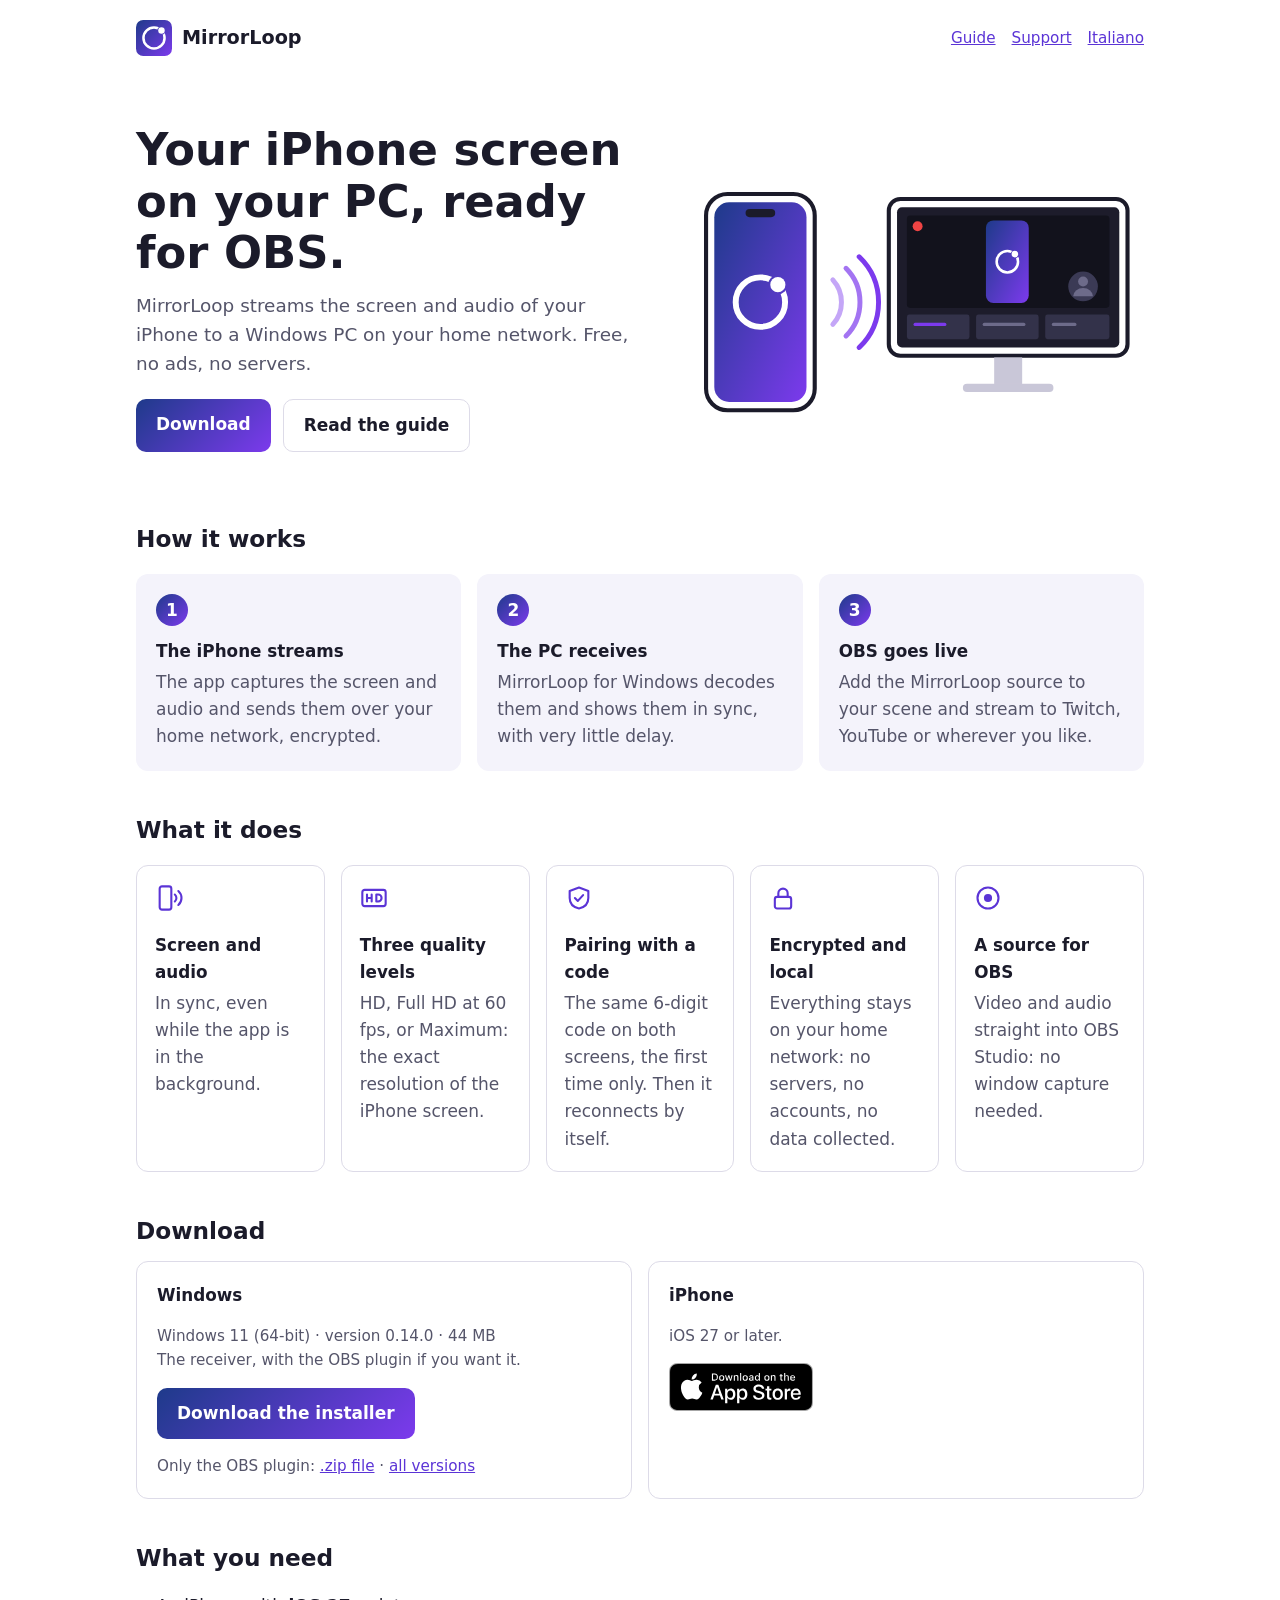
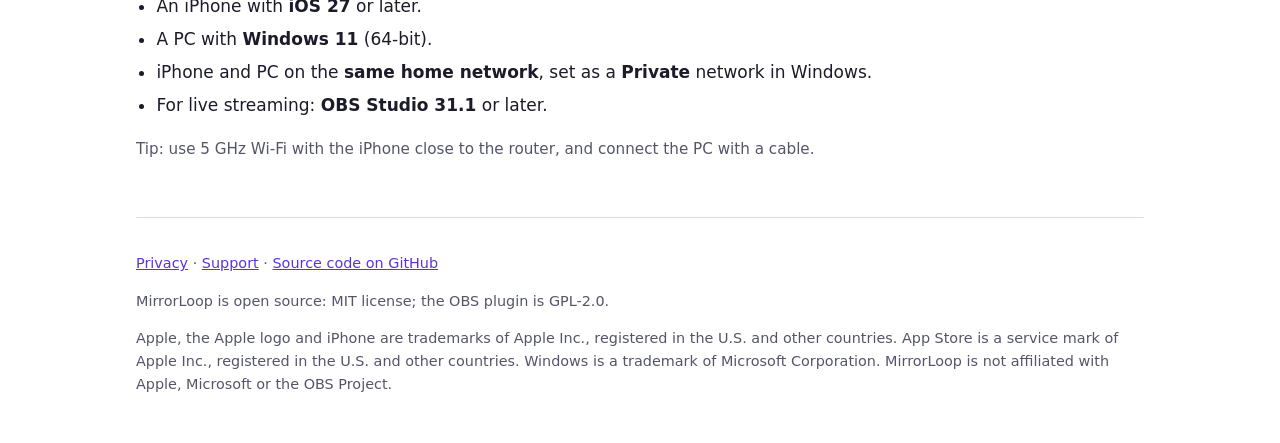
==== commit 8e73dd87: "Sito e README: Windows 0.14.0 non è più un'anteprima" ====
--- a/sito/index.html
+++ b/sito/index.html
@@ -96,7 +96,7 @@
       <div class="scaricamento">
         <div>
           <h3>Windows</h3>
-          <p class="nota">Windows 11 (64-bit) · version 0.14.0 (preview) · 44 MB<br>The receiver, with the OBS plugin if you want it.</p>
+          <p class="nota">Windows 11 (64-bit) · version 0.14.0 · 44 MB<br>The receiver, with the OBS plugin if you want it.</p>
           <div class="pulsanti">
             <a class="pulsante" href="https://github.com/andreitelea/mirrorloop/releases/download/v0.14.0/MirrorLoop-0.14.0-Windows.exe">Download the installer</a>
           </div>
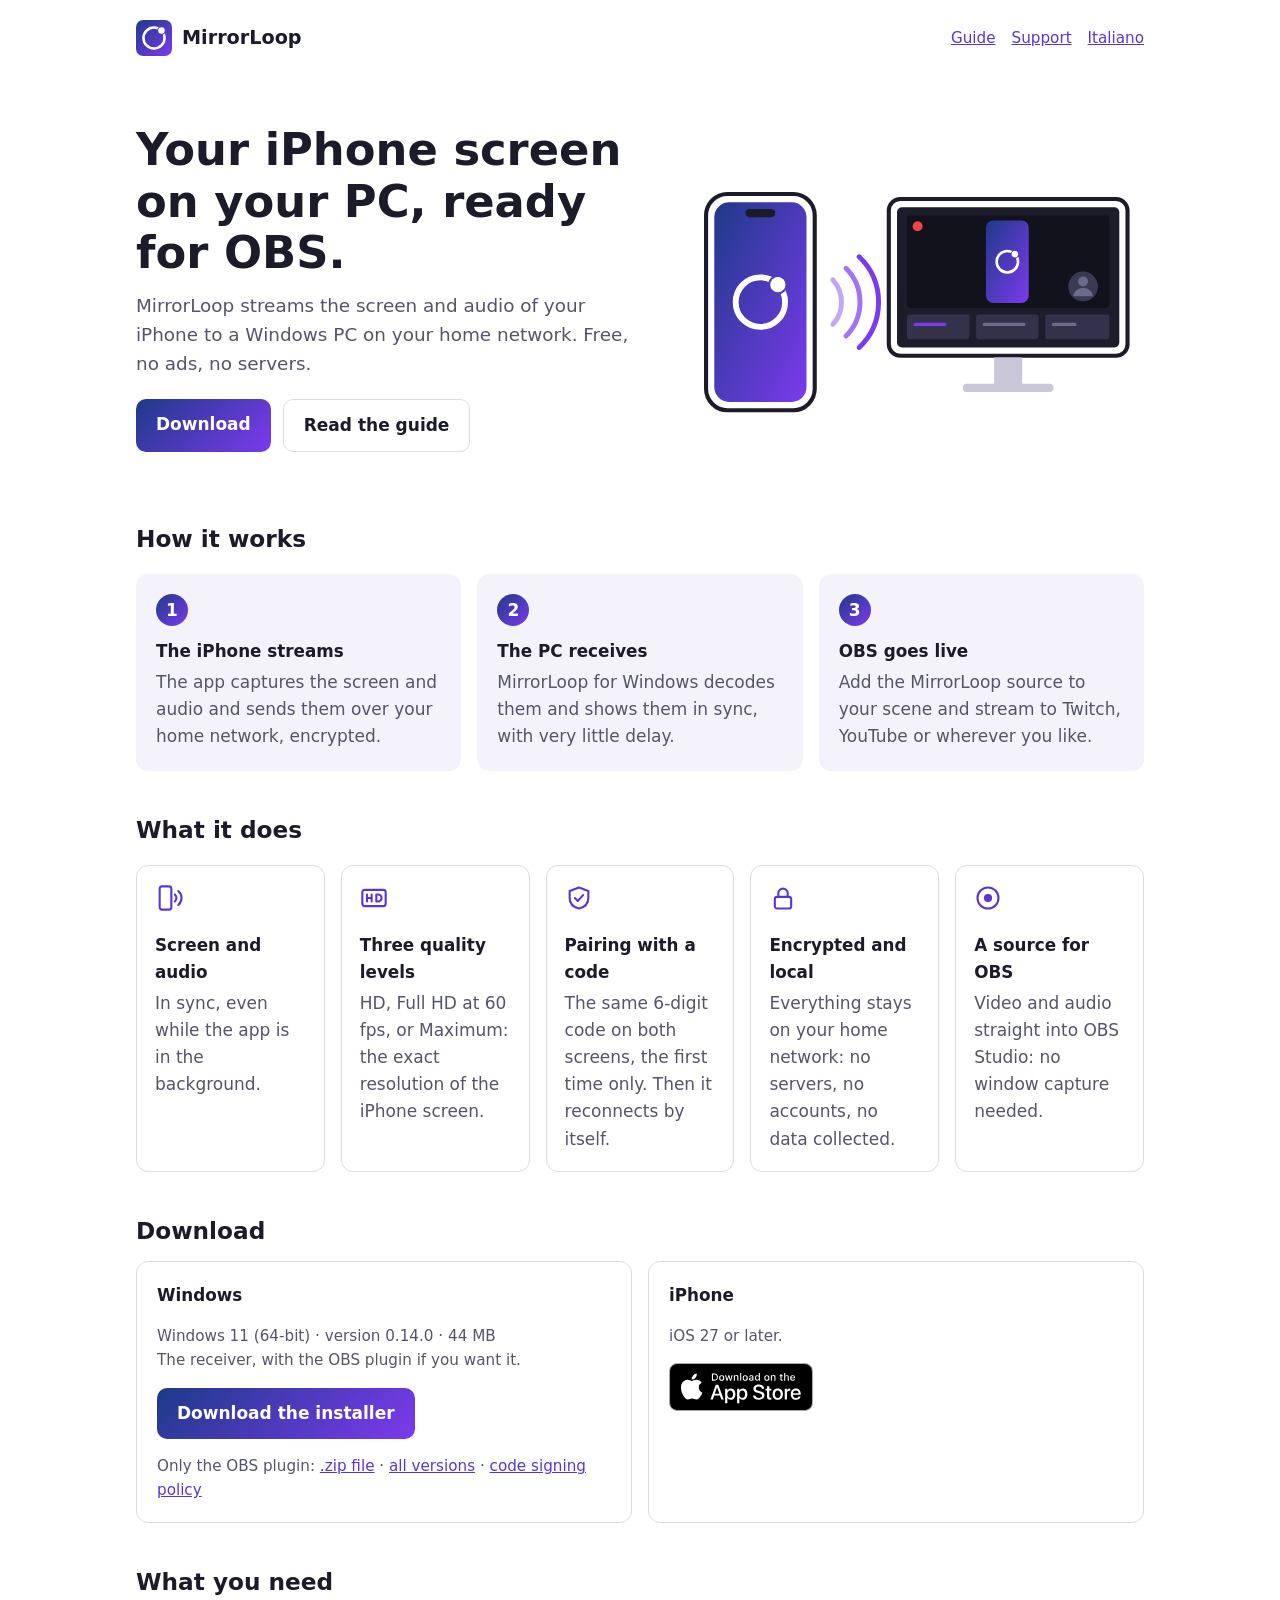
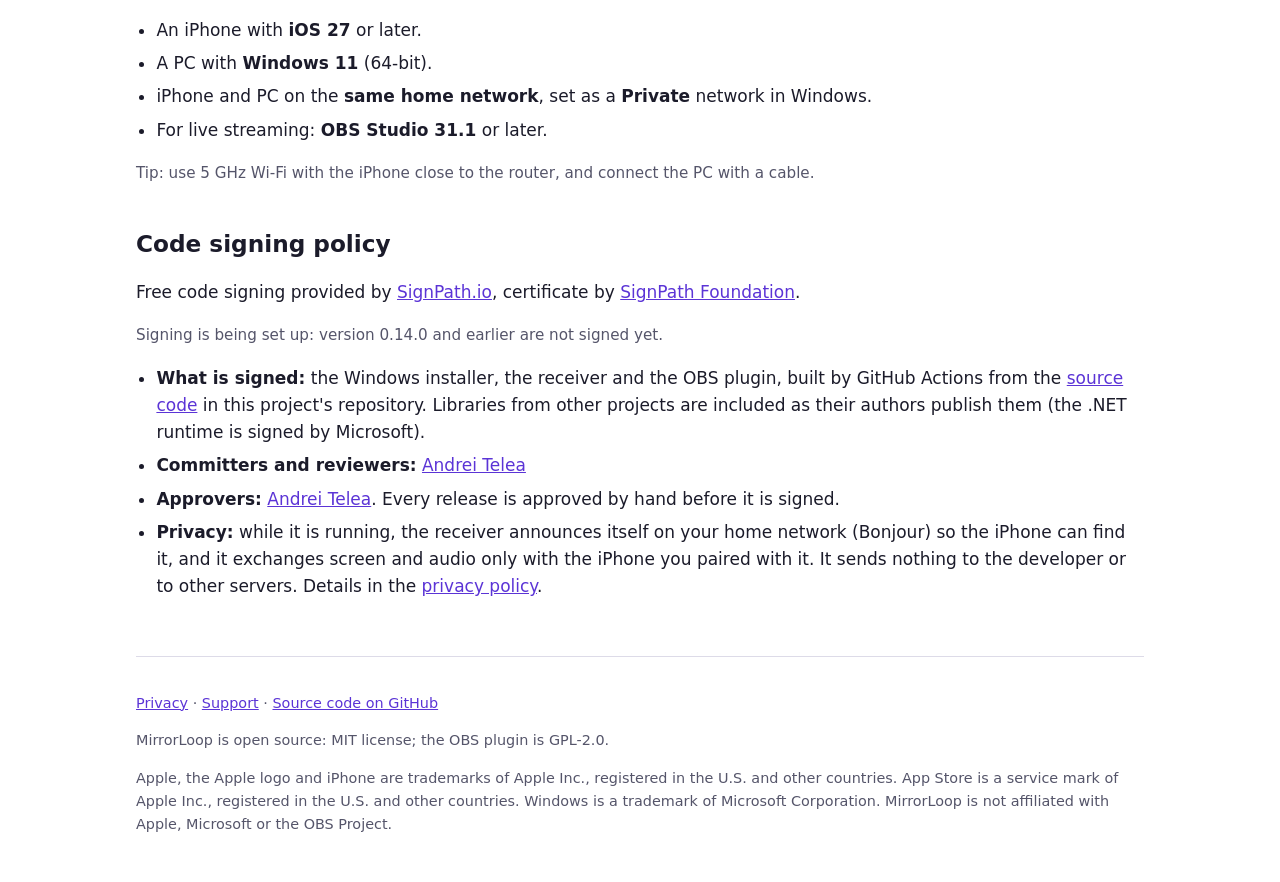
==== commit b38f7dc3: "Sito: sezione Code signing policy nella home, in inglese e italiano" ====
--- a/sito/index.html
+++ b/sito/index.html
@@ -100,7 +100,7 @@
           <div class="pulsanti">
             <a class="pulsante" href="https://github.com/andreitelea/mirrorloop/releases/download/v0.14.0/MirrorLoop-0.14.0-Windows.exe">Download the installer</a>
           </div>
-          <p class="nota">Only the OBS plugin: <a href="https://github.com/andreitelea/mirrorloop/releases/download/v0.14.0/MirrorLoop-0.14.0-plugin-OBS.zip">.zip file</a> · <a href="https://github.com/andreitelea/mirrorloop/releases">all versions</a></p>
+          <p class="nota">Only the OBS plugin: <a href="https://github.com/andreitelea/mirrorloop/releases/download/v0.14.0/MirrorLoop-0.14.0-plugin-OBS.zip">.zip file</a> · <a href="https://github.com/andreitelea/mirrorloop/releases">all versions</a> · <a href="#code-signing-policy">code signing policy</a></p>
         </div>
         <div>
           <h3>iPhone</h3>
@@ -119,6 +119,16 @@
         <li>For live streaming: <strong>OBS Studio 31.1</strong> or later.</li>
       </ul>
       <p class="nota">Tip: use 5 GHz Wi-Fi with the iPhone close to the router, and connect the PC with a cable.</p>
+
+      <h2 id="code-signing-policy">Code signing policy</h2>
+      <p>Free code signing provided by <a href="https://about.signpath.io/">SignPath.io</a>, certificate by <a href="https://signpath.org/">SignPath Foundation</a>.</p>
+      <p class="nota">Signing is being set up: version 0.14.0 and earlier are not signed yet.</p>
+      <ul>
+        <li><strong>What is signed:</strong> the Windows installer, the receiver and the OBS plugin, built by GitHub Actions from the <a href="https://github.com/andreitelea/mirrorloop">source code</a> in this project's repository. Libraries from other projects are included as their authors publish them (the .NET runtime is signed by Microsoft).</li>
+        <li><strong>Committers and reviewers:</strong> <a href="https://github.com/andreitelea">Andrei Telea</a></li>
+        <li><strong>Approvers:</strong> <a href="https://github.com/andreitelea">Andrei Telea</a>. Every release is approved by hand before it is signed.</li>
+        <li><strong>Privacy:</strong> while it is running, the receiver announces itself on your home network (Bonjour) so the iPhone can find it, and it exchanges screen and audio only with the iPhone you paired with it. It sends nothing to the developer or to other servers. Details in the <a href="privacy.html">privacy policy</a>.</li>
+      </ul>
     </main>
 
     <footer class="piede">
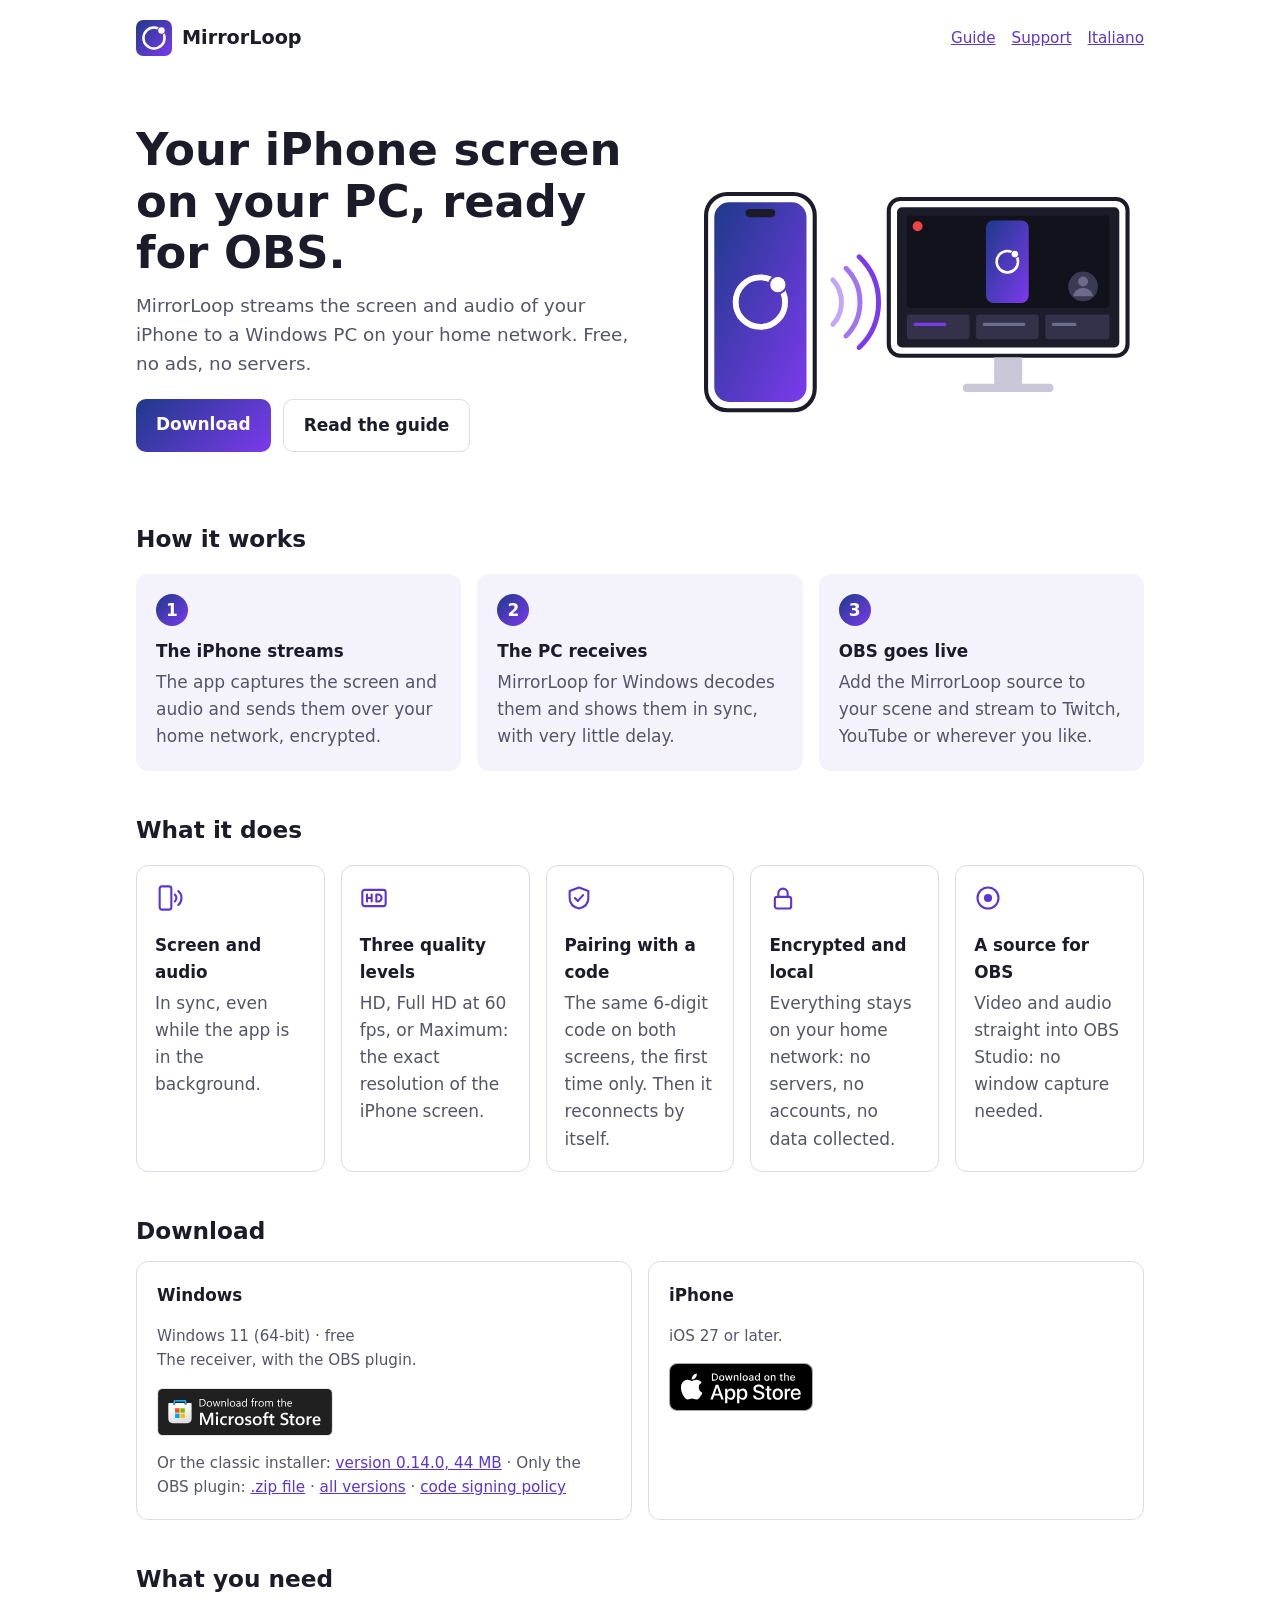
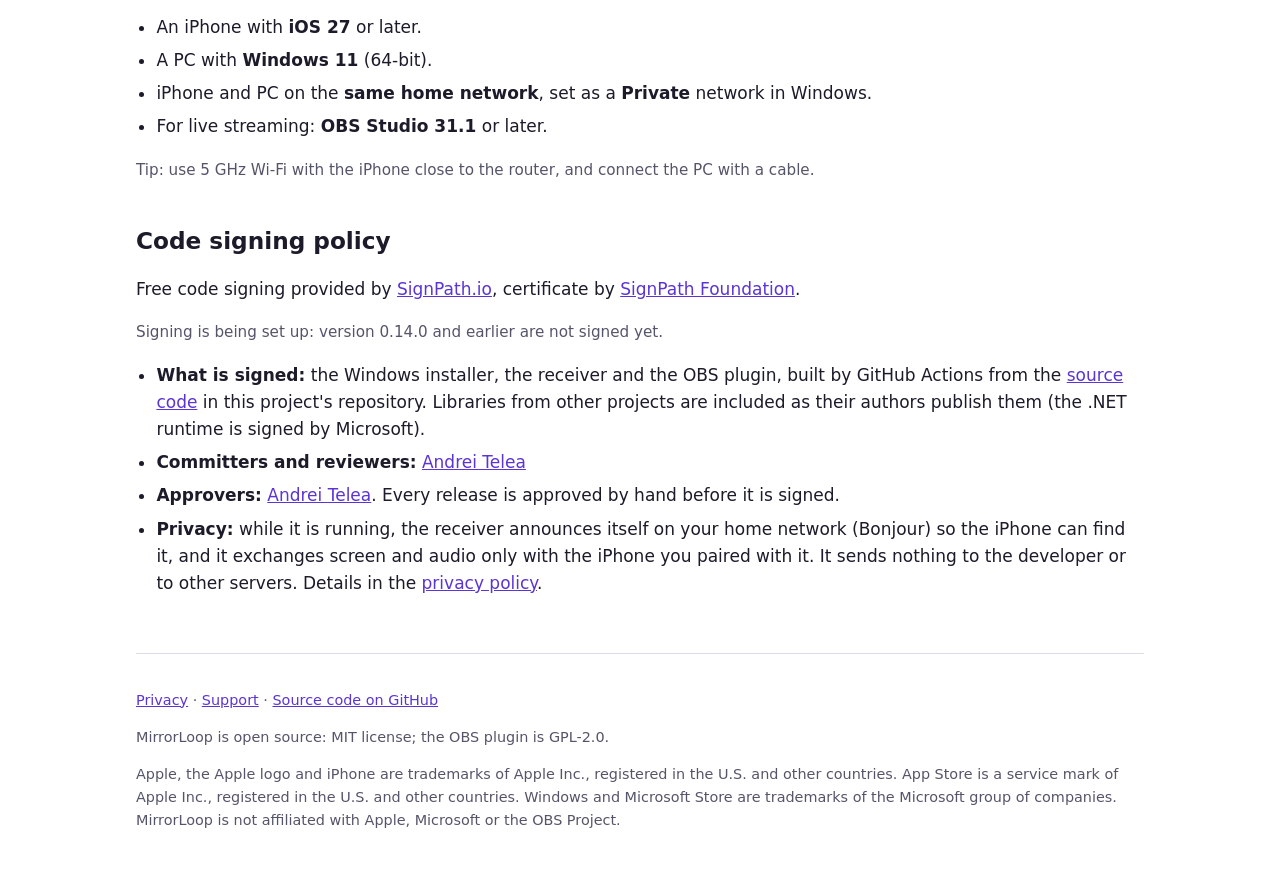
==== commit 4b52bb49: "Sito e README: MirrorLoop per Windows nel Microsoft Store (badge ufficiale, installatore classico co" ====
--- a/sito/index.html
+++ b/sito/index.html
@@ -96,11 +96,11 @@
       <div class="scaricamento">
         <div>
           <h3>Windows</h3>
-          <p class="nota">Windows 11 (64-bit) · version 0.14.0 · 44 MB<br>The receiver, with the OBS plugin if you want it.</p>
+          <p class="nota">Windows 11 (64-bit) · free<br>The receiver, with the OBS plugin.</p>
           <div class="pulsanti">
-            <a class="pulsante" href="https://github.com/andreitelea/mirrorloop/releases/download/v0.14.0/MirrorLoop-0.14.0-Windows.exe">Download the installer</a>
+            <a class="badge-microsoft-store" href="https://apps.microsoft.com/detail/9P56GN3X6FGX"><img src="microsoft-store-en.svg" alt="Download from the Microsoft Store" width="176" height="48"></a>
           </div>
-          <p class="nota">Only the OBS plugin: <a href="https://github.com/andreitelea/mirrorloop/releases/download/v0.14.0/MirrorLoop-0.14.0-plugin-OBS.zip">.zip file</a> · <a href="https://github.com/andreitelea/mirrorloop/releases">all versions</a> · <a href="#code-signing-policy">code signing policy</a></p>
+          <p class="nota">Or the classic installer: <a href="https://github.com/andreitelea/mirrorloop/releases/download/v0.14.0/MirrorLoop-0.14.0-Windows.exe">version 0.14.0, 44 MB</a> · Only the OBS plugin: <a href="https://github.com/andreitelea/mirrorloop/releases/download/v0.14.0/MirrorLoop-0.14.0-plugin-OBS.zip">.zip file</a> · <a href="https://github.com/andreitelea/mirrorloop/releases">all versions</a> · <a href="#code-signing-policy">code signing policy</a></p>
         </div>
         <div>
           <h3>iPhone</h3>
@@ -134,7 +134,7 @@
     <footer class="piede">
       <p><a href="privacy.html">Privacy</a> · <a href="support.html">Support</a> · <a href="https://github.com/andreitelea/mirrorloop">Source code on GitHub</a></p>
       <p>MirrorLoop is open source: MIT license; the OBS plugin is GPL-2.0.</p>
-      <p>Apple, the Apple logo and iPhone are trademarks of Apple Inc., registered in the U.S. and other countries. App Store is a service mark of Apple Inc., registered in the U.S. and other countries. Windows is a trademark of Microsoft Corporation. MirrorLoop is not affiliated with Apple, Microsoft or the OBS Project.</p>
+      <p>Apple, the Apple logo and iPhone are trademarks of Apple Inc., registered in the U.S. and other countries. App Store is a service mark of Apple Inc., registered in the U.S. and other countries. Windows and Microsoft Store are trademarks of the Microsoft group of companies. MirrorLoop is not affiliated with Apple, Microsoft or the OBS Project.</p>
     </footer>
   </div>
 </body>
--- a/sito/stile.css
+++ b/sito/stile.css
@@ -272,9 +272,11 @@
 /* Badge ufficiale di Apple: va usato com'è, alto almeno 40 px, con uno spazio libero
    di un quarto della sua altezza intorno (Apple, "Marketing Resources and Identity Guidelines"):
    con 48 px sono 12 px, garantiti dai margini di .pulsanti. */
-.badge-app-store { display: inline-block; line-height: 0; }
-
-.badge-app-store img { height: 48px; width: auto; }
+/* Badge ufficiali di Apple e Microsoft, ospitati nel sito e mai modificati: solo l'altezza, con le
+   proporzioni originali (regole di tutte e due). */
+.badge-app-store, .badge-microsoft-store { display: inline-block; line-height: 0; }
+
+.badge-app-store img, .badge-microsoft-store img { height: 48px; width: auto; }
 
 h2 { margin: 40px 0 12px; font-size: 1.45rem; }
 
